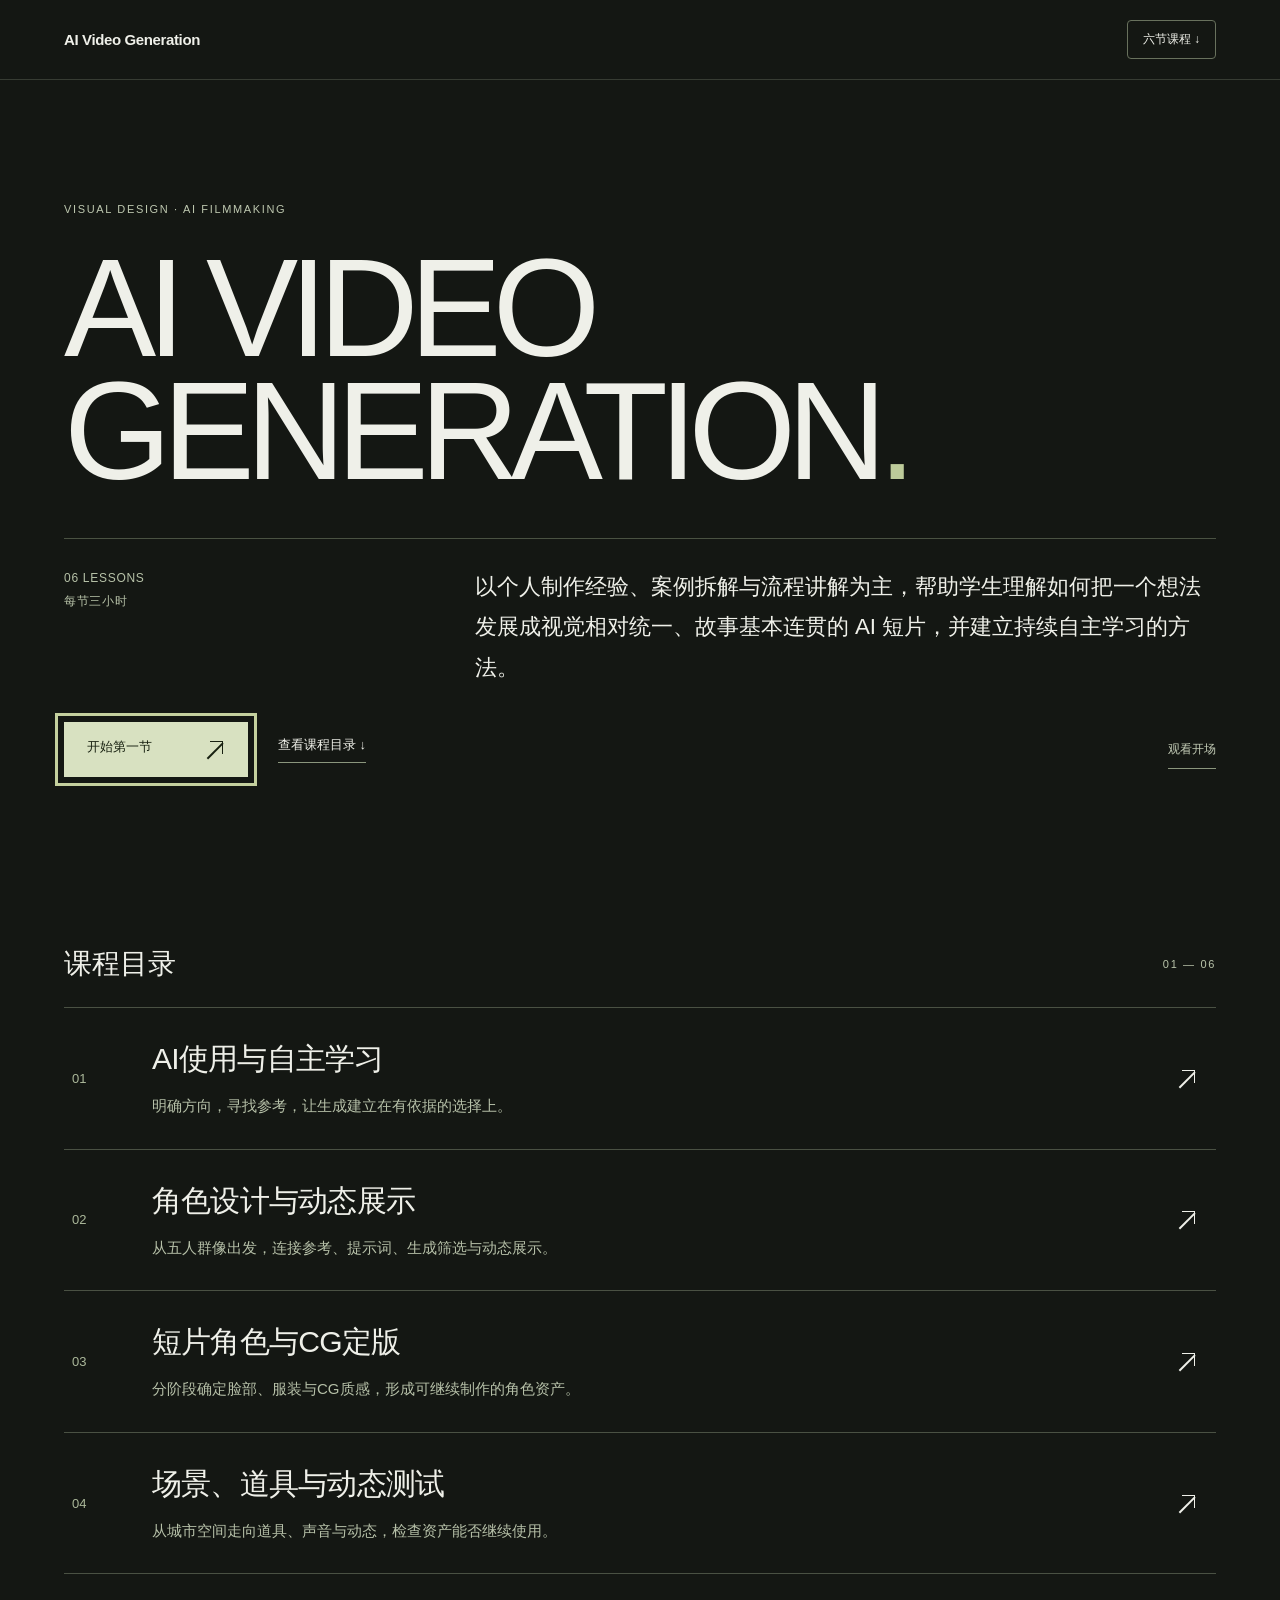
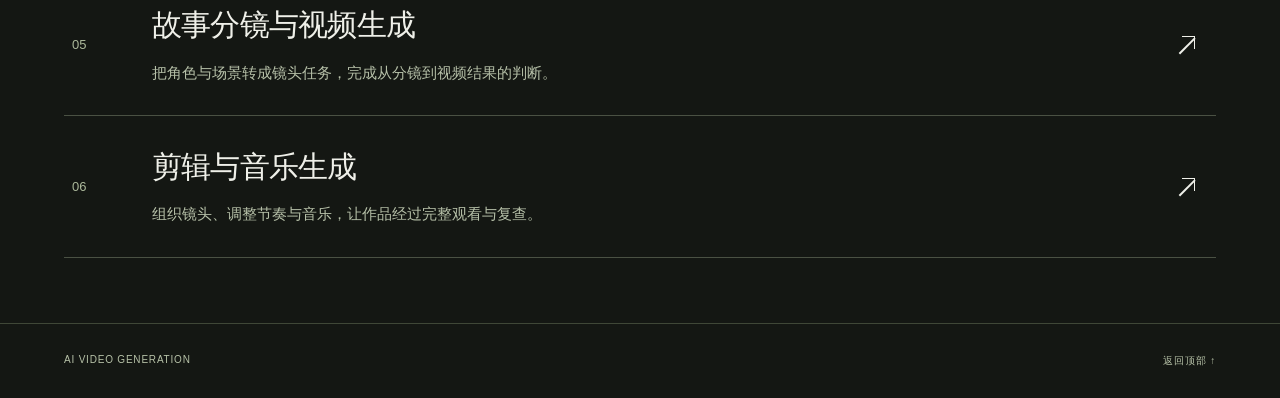
==== index.html @ 40744e4e "Publish student classroom pages" ====
<!doctype html><html lang="zh-CN"><head><meta charset="utf-8"><meta name="viewport" content="width=device-width,initial-scale=1"><title>AI Video Generation · 六节课堂</title><meta name="description" content="AI Video Generation课程，现场流程演示与案例讲解。"><link rel="stylesheet" href="v6.css"><script src="v6.js" defer></script><meta name="course-build" content="V6-20261010"><link rel="stylesheet" href="classroom.css?v=paging-20261010"><link rel="stylesheet" href="home-classroom.css?v=paging-20261010"><script src="home-classroom.js" defer></script></head><body class="index-page home-v6"><a class="skip" href="#main">跳到正文</a><header class="topbar"><a class="logo" href="index.html">AI Video Generation</a><a class="header-index" href="#directory">六节课程 ↓</a></header><main id="main"><section class="home-introduction home-original-cover" data-home-cover><div class="home-eyebrow">VISUAL DESIGN · AI FILMMAKING</div><h1>AI VIDEO<br>GENERATION<span class="title-dot">.</span></h1><div class="home-summary"><span class="course-count">06 LESSONS<br>每节三小时</span><p>以个人制作经验、案例拆解与流程讲解为主，帮助学生理解如何把一个想法发展成视觉相对统一、故事基本连贯的 AI 短片，并建立持续自主学习的方法。</p></div><div class="home-actions"><a class="primary-action" href="lesson-01.html#overview">开始第一节 <span class="drawn-arrow" aria-hidden="true"></span></a><a href="#directory">查看课程目录 ↓</a><button type="button" class="replay-opening" data-home-opening-replay hidden>观看开场</button></div>
  <dialog class="opening-dialog course-opening" aria-label="AI Video Generation 开场" data-home-opening>
    <button type="button" class="opening-skip" data-opening-skip>跳过开场 →</button>
    <div class="opening-stage" aria-hidden="true">
      <svg class="opening-wait" viewbox="0 0 88 140" data-opening-wait>
        <g data-wait-bounce><circle cx="44" cy="30" r="25" fill="#0C0B0B" data-wait-ball></circle></g>
        <line x1="5" y1="134" x2="83" y2="134" stroke="#0C0B0B" stroke-width="6" stroke-linecap="round" data-wait-line></line>
      </svg>
      <svg class="opening-art" viewbox="0 0 2086 1080" preserveaspectratio="xMidYMid slice" data-opening-art>
        <defs>
          <clippath id="course-opening-mask-0" clippathunits="userSpaceOnUse"><circle data-opening-mask="0"></circle></clippath>
          <clippath id="course-opening-mask-1" clippathunits="userSpaceOnUse"><circle data-opening-mask="1"></circle></clippath>
          <clippath id="course-opening-mask-2" clippathunits="userSpaceOnUse"><circle data-opening-mask="2"></circle></clippath>
        </defs>
        <rect width="100%" height="100%" fill="#FDFCFA"></rect>
        <circle fill="#0C0B0B" data-opening-disc="0"></circle>
        <text fill="#0C0B0B" data-opening-text="0">IMAGINE</text>
        <g clip-path="url(#course-opening-mask-0)"><text fill="#FDFCFA" data-opening-text="0">IMAGINE</text></g>
        <circle fill="#FDFCFA" data-opening-disc="1"></circle>
        <text fill="#FDFCFA" data-opening-text="1">CREATE</text>
        <g clip-path="url(#course-opening-mask-1)"><text fill="#0C0B0B" data-opening-text="1">CREATE</text></g>
        <text fill="#0C0B0B" data-opening-text="2">MOVE</text>
        <circle fill="#0C0B0B" data-opening-disc="2"></circle>
        <g clip-path="url(#course-opening-mask-2)"><text fill="#FDFCFA" data-opening-text="2">MOVE</text></g>
      </svg>
    </div>
  </dialog>
</section>


<section id="directory" class="directory-section"><div class="directory-heading"><h2>课程目录</h2><span>01 — 06</span></div><nav class="chapter-rail" aria-label="六节课程"><a class="chapter-card" href="lesson-01.html#overview"><span class="card-number">01</span><div class="card-title"><h2>AI使用与自主学习</h2><span class="lesson-summary">明确方向，寻找参考，让生成建立在有依据的选择上。</span></div><span class="card-arrow drawn-arrow" aria-hidden="true"></span></a><a class="chapter-card" href="lesson-02.html#overview"><span class="card-number">02</span><div class="card-title"><h2>角色设计与动态展示</h2><span class="lesson-summary">从五人群像出发，连接参考、提示词、生成筛选与动态展示。</span></div><span class="card-arrow drawn-arrow" aria-hidden="true"></span></a><a class="chapter-card" href="lesson-03.html#overview"><span class="card-number">03</span><div class="card-title"><h2>短片角色与CG定版</h2><span class="lesson-summary">分阶段确定脸部、服装与CG质感，形成可继续制作的角色资产。</span></div><span class="card-arrow drawn-arrow" aria-hidden="true"></span></a><a class="chapter-card" href="lesson-04.html#overview"><span class="card-number">04</span><div class="card-title"><h2>场景、道具与动态测试</h2><span class="lesson-summary">从城市空间走向道具、声音与动态，检查资产能否继续使用。</span></div><span class="card-arrow drawn-arrow" aria-hidden="true"></span></a><a class="chapter-card" href="lesson-05.html#overview"><span class="card-number">05</span><div class="card-title"><h2>故事分镜与视频生成</h2><span class="lesson-summary">把角色与场景转成镜头任务，完成从分镜到视频结果的判断。</span></div><span class="card-arrow drawn-arrow" aria-hidden="true"></span></a><a class="chapter-card" href="lesson-06.html#overview"><span class="card-number">06</span><div class="card-title"><h2>剪辑与音乐生成</h2><span class="lesson-summary">组织镜头、调整节奏与音乐，让作品经过完整观看与复查。</span></div><span class="card-arrow drawn-arrow" aria-hidden="true"></span></a></nav></section></main><footer class="lesson-footer"><span>AI VIDEO GENERATION</span><a href="#main">返回顶部 ↑</a></footer></body></html>
---- v6.css ----
:root{--ink:#20241f;--paper:#eeeee7;--muted:#656c61;--line:#c9cec3;--accent:#c4d09e}*{box-sizing:border-box}html{scroll-behavior:smooth;scroll-padding-top:100px}body{margin:0;font-family:Arial,'PingFang SC','Microsoft YaHei',sans-serif;color:var(--ink);background:var(--paper);-webkit-font-smoothing:antialiased}a{color:inherit;text-decoration:none}button{font:inherit;cursor:pointer}a:focus-visible,button:focus-visible,summary:focus-visible{outline:3px solid #89945e;outline-offset:5px}img,video{max-width:100%}button[hidden],[hidden]{display:none!important}::selection{background:#c4d09e;color:#152015}.skip{position:fixed;left:20px;top:-100px;z-index:100;background:var(--accent);color:#111;padding:15px}.skip:focus{top:12px}.topbar{position:sticky;top:0;z-index:30;height:80px;display:flex;align-items:center;gap:18px;padding:0 5vw;border-bottom:1px solid var(--line);background:var(--paper)}.logo{font-size:15px;font-weight:bold;letter-spacing:-.025em;white-space:nowrap}.top-note{font-size:11px;letter-spacing:.1em;color:var(--muted);margin-left:auto}.pill,.header-index{display:inline-flex;align-items:center;gap:10px;border:1px solid var(--line);border-radius:4px;padding:10px 15px;background:transparent;color:inherit;font-size:12px}.home-link{margin-left:auto}.menu-open{border-color:var(--ink)}.index-page{background:#141713;color:#eff0e9}.index-page .topbar{background:#141713;border-color:#373c33;color:#eff0e9}.header-index{margin-left:auto;border-color:#68715d}.home-introduction{padding:65px 5vw 60px;max-width:1680px;margin:auto}.home-eyebrow{font-size:11px;letter-spacing:.15em;color:#bec8b0;margin-bottom:32px}.home-introduction h1{font-size:clamp(58px,10.8vw,184px);font-weight:400;line-height:.89;letter-spacing:-.065em;margin:0 0 45px;overflow-wrap:normal}.title-dot{color:#bdcb9a}.home-summary{display:grid;grid-template-columns:1fr 2fr;gap:40px;border-top:1px solid #4a5242;padding-top:28px;align-items:start}.course-count{font-size:12px;line-height:1.9;color:#b7c2a8;letter-spacing:.06em}.home-summary p{font-size:clamp(18px,1.75vw,28px);line-height:1.8;max-width:930px;margin:0}.home-actions{display:flex;gap:30px;align-items:center;flex-wrap:wrap;margin-top:34px;font-size:13px}.home-actions>a:not(.primary-action){border-bottom:1px solid #8b967d;padding-bottom:8px}.primary-action{background:#d8e1c1;color:#182111;padding:16px 23px;display:flex;gap:50px}.replay-opening{margin-left:auto;border:0;border-bottom:1px solid #8b967d;color:#c4cdb7;background:none;font-size:12px;padding:10px 0}.directory-section{padding:45px 5vw 65px;max-width:1680px;margin:auto}.directory-heading{display:flex;justify-content:space-between;align-items:center;margin-bottom:24px}.directory-heading h2{font-weight:400;font-size:28px;margin:0}.directory-heading>span{font-size:11px;letter-spacing:.15em;color:#b9c4aa}.chapter-rail{display:block;width:100%;min-width:0;overflow:visible}.chapter-card{display:grid;grid-template-columns:55px minmax(0,1fr) 34px;gap:25px;align-items:center;border-top:1px solid #4a5143;padding:30px 8px;transition:background .2s}.chapter-card:last-child{border-bottom:1px solid #4a5143}.chapter-card:hover,.chapter-card:focus-visible{background:#ffffff08}.card-number{font-size:13px;color:#acb99b}.card-title p{font-size:10px;letter-spacing:.13em;color:#a8b898;margin:0 0 10px}.card-title h2{font-size:clamp(23px,2.35vw,37px);line-height:1.4;font-weight:400;margin:0;letter-spacing:-.025em;overflow-wrap:anywhere}.card-arrow{font-size:27px;font-weight:400}.directory-dialog{position:fixed;inset:0;margin:0;width:100%;max-width:none;height:100svh;max-height:none;border:0;padding:0;background:#141713;color:#eff0e9;overflow:auto;overscroll-behavior:contain}.directory-dialog::backdrop{background:#141713}.directory-dialog .topbar{position:sticky;background:#141713;border-color:#4a5143;color:#eff0e9}.directory-dialog .menu-close{margin-left:auto;color:inherit;border-color:#7c876e}.dialog-title{font-size:36px;padding:40px 6vw 20px}.directory-dialog .chapter-rail{padding:0 6vw 50px}.canonical-hero{max-width:1380px;margin:auto;padding:55px 6vw 55px;position:relative}.hero-kicker{display:flex;justify-content:space-between;gap:20px;font-size:11px;color:var(--muted);letter-spacing:.08em;margin-bottom:45px}.canonical-hero h1{font-size:clamp(38px,4.7vw,77px);font-weight:400;letter-spacing:-.035em;line-height:1.25;margin:0 0 30px;max-width:1200px}.canonical-goal{font-size:clamp(19px,1.65vw,27px);line-height:1.85;max-width:1050px;color:#545c4e}.canonical-goal strong{font-weight:400;color:var(--ink)}.hero-next{display:inline-block;margin-top:28px;font-size:13px;border-bottom:1px solid var(--ink);padding-bottom:8px}.lesson-outline{border-top:1px solid var(--line);border-bottom:1px solid var(--line);margin:0 auto 25px;max-width:1210px;padding:0 25px}.lesson-outline summary{list-style:none;display:flex;justify-content:space-between;gap:25px;padding:22px 0;cursor:pointer;font-size:16px}.lesson-outline summary::-webkit-details-marker{display:none}.lesson-outline summary span{font-size:11px;color:var(--muted)}.lesson-outline nav{display:grid;grid-template-columns:1fr 1fr;gap:0 40px;padding-bottom:25px}.lesson-outline nav a{display:flex;gap:18px;padding:14px 0;font-size:15px;line-height:1.6;border-top:1px solid var(--line)}.lesson-outline nav a span{color:var(--muted);font-size:12px;padding-top:2px}.canonical-scene{min-height:calc(78svh - 80px);display:flex;flex-direction:column;justify-content:center;max-width:1380px;margin:auto;padding:0 6vw}.scene-inner{padding:65px 0;min-width:0}.source-statement{font-size:clamp(29px,3.7vw,57px);font-weight:400;line-height:1.55;letter-spacing:-.03em;max-width:1190px;margin:0}.source-headline{font-size:clamp(35px,4vw,64px);font-weight:400;line-height:1.35;letter-spacing:-.025em;margin:0;max-width:1120px}.source-explanation{font-size:clamp(21px,1.95vw,30px);line-height:1.9;color:#535c4c;max-width:1110px;margin:28px 0 0}.source-explanation strong,.source-statement strong{font-weight:500}.canonical-scene:has(.divider){min-height:0;border-top:1px solid var(--line);margin-top:35px}.divider{padding-top:50px;padding-bottom:15px}.section-title{font-size:clamp(32px,3.9vw,61px);font-weight:400;line-height:1.4;letter-spacing:-.025em;margin:0;max-width:1200px}.canonical-scene:has(.divider)+.canonical-scene .scene-inner{padding-top:30px}.resources-scene h2{font-size:38px;font-weight:400;margin:0 0 30px}.canonical-links>div{font-size:20px;line-height:1.8;padding:20px 0;border-top:1px solid var(--line);overflow-wrap:anywhere}.canonical-links a{text-decoration:underline;text-underline-offset:5px}.sequence-heading{font-size:clamp(27px,3vw,45px);margin-bottom:28px}.sequence-panel{display:grid;grid-template-columns:55px 1fr;gap:20px;padding:25px 0;border-top:1px solid var(--line)}.sequence-number{font-size:14px;color:var(--muted);padding-top:10px}.sequence-panel>div{font-size:clamp(25px,2.9vw,45px);line-height:1.65;max-width:1100px}.sequence-ready .sequence-panel{display:none;min-height:250px;border-top:0;align-items:center}.sequence-ready .sequence-panel.active{display:grid}.sequence-buttons{display:flex;gap:12px;flex-wrap:wrap;margin-top:25px}.sequence-buttons button{width:48px;height:44px;border:1px solid #919c86;border-radius:4px;background:transparent;color:var(--ink);font-size:13px}.sequence-buttons button[aria-pressed=true]{background:#20281b;color:#f1f4e9;border-color:#20281b}.case-scroll{background:#e4e7db;border-top:1px solid #c7ccbd;border-bottom:1px solid #c7ccbd;margin:35px 0}.case-pin{position:static;height:auto;min-height:0}.case-canvas{width:100%;max-width:1380px;margin:auto;padding:40px 6vw 28px;clip-path:none!important}.case-heading{font-size:clamp(23px,2.2vw,34px);line-height:1.5;margin-bottom:24px}.case-media-content{opacity:1!important;min-width:0}.case-media-content>video{width:100%;height:auto;max-height:62svh;background:#111;display:block;object-fit:contain}.media-gallery{max-width:1140px;margin:auto}.gallery-panel{margin:0 0 25px}.gallery-panel img{display:block;width:100%;height:50svh;min-height:280px;object-fit:contain;background:#161916}.gallery-panel figcaption{text-align:center;font-size:16px;padding-top:13px}.gallery-ready .gallery-panel{display:none;margin-bottom:0}.gallery-ready .gallery-panel.active{display:block}.gallery-controls{display:flex;justify-content:center;gap:12px;flex-wrap:wrap;margin-top:20px}.gallery-controls button{border:1px solid #8b967e;border-radius:4px;background:none;color:var(--ink);padding:10px 20px;font-size:13px}.gallery-controls button[aria-pressed=true]{background:#20281b;color:#f1f4e9;border-color:#20281b}.case-caption{font-size:clamp(18px,1.7vw,26px);line-height:1.85;max-width:1090px;margin:22px auto 0;color:#48533d}.scene-nav{display:flex;justify-content:space-between;align-items:center;gap:20px;font-size:11px;padding:24px 0 0;color:#4f5b44}.scene-nav>span{font-size:10px}.scene-nav a{padding:7px 0;border-bottom:1px solid #879479}.case-position,.shared-dot,.scene-line,.scene-meta,.chapter-shape,.hero-geometry{display:none}.case-placeholder{max-width:1210px;margin:20px auto 30px;padding:0 25px}.case-placeholder .case-canvas{display:grid;grid-template-columns:135px 1fr;gap:15px;padding:22px;border:1px dashed #a8b29c;background:#e6e9dd;color:#5a654e}.case-placeholder .case-heading{font-size:12px;line-height:1.8;margin:0}.case-placeholder .case-caption{font-size:16px;line-height:1.8;margin:0;color:#5a654e}.case-placeholder .case-media-content,.case-placeholder .scene-nav{display:none}.chapter-pagination{display:grid;grid-template-columns:1fr 1fr;max-width:1380px;margin:60px auto 0;border-top:1px solid var(--line)}.chapter-pagination a{padding:40px 6vw;display:flex;flex-direction:column;gap:20px}.chapter-pagination a+a{border-left:1px solid var(--line)}.chapter-pagination span{font-size:12px;color:var(--muted)}.chapter-pagination strong{font-size:clamp(24px,2.6vw,38px);font-weight:400;line-height:1.45}.lesson-footer{display:flex;justify-content:space-between;gap:20px;padding:30px 5vw;font-size:10px;letter-spacing:.08em;border-top:1px solid var(--line)}.index-page .lesson-footer{border-color:#3f4737;color:#b7c2a8}.reading-progress{position:fixed;top:0;left:0;height:2px;background:#7e8a62;width:0;z-index:50;pointer-events:none}@media(max-width:800px){.topbar{height:70px;padding:0 5vw;gap:10px}.top-note{display:none}.home-link{font-size:10px}.menu-open{font-size:10px}.home-introduction{padding-top:50px}.home-summary{grid-template-columns:1fr;gap:20px}.course-count br{display:none}.course-count{display:flex;gap:20px}.home-actions{gap:23px}.replay-opening{margin-left:0}.chapter-card{grid-template-columns:35px minmax(0,1fr) 25px;gap:15px;padding:27px 0}.canonical-scene{min-height:0}.source-statement{font-size:34px}.source-headline{font-size:40px}.source-explanation{font-size:23px}.canonical-hero h1{font-size:44px}.lesson-outline{margin-left:5vw;margin-right:5vw;padding:0}.lesson-outline nav{grid-template-columns:1fr}.sequence-panel>div{font-size:31px}.case-placeholder{margin-left:5vw;margin-right:5vw;padding:0}.gallery-panel img{height:48svh}.directory-dialog .chapter-rail{padding:0 5vw 40px}}@media(max-width:500px){html{scroll-padding-top:85px}.logo{font-size:12px}.header-index{font-size:10px;padding:9px 12px}.home-introduction{padding-top:40px;padding-bottom:45px}.home-eyebrow{font-size:8px;margin-bottom:27px}.home-introduction h1{font-size:clamp(43px,10.5vw,58px);line-height:.98;margin-bottom:33px}.home-summary p{font-size:18px;line-height:1.85}.home-actions{font-size:12px;gap:25px 20px}.primary-action{padding:15px 20px;gap:35px}.directory-section{padding-top:30px}.directory-heading h2{font-size:23px}.card-title h2{font-size:21px}.card-title p{font-size:8px;line-height:1.6;letter-spacing:.09em}.card-number{font-size:11px}.card-arrow{font-size:22px}.canonical-hero{padding-top:35px;padding-bottom:35px}.hero-kicker{font-size:9px;line-height:1.7;margin-bottom:30px;flex-wrap:wrap}.canonical-hero h1{font-size:34px;line-height:1.35}.canonical-goal{font-size:18px}.home-link{display:none}.menu-open{margin-left:auto}.scene-inner{padding:42px 0}.source-statement{font-size:28px;line-height:1.65}.source-headline{font-size:32px;line-height:1.4}.source-explanation{font-size:20px;line-height:1.85}.section-title{font-size:30px}.divider{padding-top:35px;padding-bottom:10px}.sequence-panel{grid-template-columns:25px 1fr;gap:13px}.sequence-panel>div{font-size:26px}.sequence-number{font-size:11px}.sequence-ready .sequence-panel{min-height:290px}.resources-scene h2{font-size:30px}.canonical-links>div{font-size:18px}.case-canvas{padding:30px 5vw 25px}.case-heading{font-size:23px}.case-caption{font-size:18px}.gallery-panel img{height:45svh;min-height:230px}.gallery-controls{gap:8px}.gallery-controls button{font-size:11px;padding:9px 13px}.case-placeholder .case-canvas{grid-template-columns:1fr;gap:8px;padding:18px}.case-placeholder .case-caption{font-size:15px}.chapter-pagination a{padding:30px 5vw}.chapter-pagination strong{font-size:21px}.lesson-footer{font-size:8px;line-height:1.6}.dialog-title{font-size:28px}.scene-nav{font-size:10px}}@media(prefers-reduced-motion:reduce){html{scroll-behavior:auto}*{transition:none!important;animation:none!important}}

.opening-dialog{position:fixed;inset:0;width:100vw;max-width:none;height:100svh;max-height:none;margin:0;padding:0;border:0;overflow:hidden;background:#f3f3ef;color:#111}.opening-dialog::backdrop{background:#f3f3ef}.opening-stage{position:absolute;inset:0;overflow:hidden;background:#f3f3ef}.opening-skip{position:absolute;right:30px;top:26px;z-index:10;border:1px solid currentColor;border-radius:40px;padding:12px 18px;background:transparent;color:#fff;mix-blend-mode:difference;font-size:12px;cursor:pointer}.opening-ball{position:absolute;left:calc(50% - 8px);top:calc(50% - 8px);height:16px;width:16px;border-radius:50%;background:#111;animation:opening-bounce .5s cubic-bezier(.25,.1,.4,1) infinite alternate}.opening-baseline{position:absolute;left:calc(50% - 18px);top:calc(50% + 34px);height:1px;width:36px;background:#111}.opening-circle{display:none;position:absolute;left:50%;top:50%;width:16px;height:16px;background:#111;border-radius:50%;transform:translate(-50%,-50%);z-index:1}.opening-word{position:absolute;left:0;right:0;top:50%;transform:translateY(100vh);text-align:center;color:white;mix-blend-mode:difference;font-family:Arial,sans-serif;font-size:clamp(75px,16vw,250px);font-weight:400;line-height:1;letter-spacing:-.06em;z-index:2}.opening-dialog[data-phase="1"] .opening-stage,.opening-dialog[data-phase="3"] .opening-stage{background:#f3f3ef}.opening-dialog[data-phase="2"] .opening-stage{background:#111}.opening-dialog[data-phase] .opening-ball,.opening-dialog[data-phase] .opening-baseline{display:none}.opening-dialog[data-phase] .opening-circle{display:block}.opening-dialog[data-phase="2"] .opening-circle{background:#f3f3ef}.opening-dialog .opening-circle.play{animation:opening-expand .92s cubic-bezier(.38,0,.35,1) both}.opening-dialog .opening-word.play{animation:opening-word-rise .92s cubic-bezier(.2,.65,.3,1) both}@keyframes opening-bounce{from{transform:translateY(-24px) scale(.9,1.05)}to{transform:translateY(28px) scale(1.1,.9)}}@keyframes opening-expand{0%{width:16px;height:16px}80%,100%{width:240vmax;height:240vmax}}@keyframes opening-word-rise{0%{transform:translateY(70vh)}35%,72%{transform:translateY(-50%)}100%{transform:translateY(-125vh)}}
@media(prefers-reduced-motion:reduce){.opening-dialog{display:none!important}}

.drawn-arrow{position:relative;display:inline-block;width:23px;height:23px;flex-shrink:0;color:currentColor}.drawn-arrow:before{content:"";position:absolute;right:2px;top:3px;width:12px;height:12px;border-top:1.5px solid;border-right:1.5px solid}.drawn-arrow:after{content:"";position:absolute;left:2px;top:12px;width:22px;height:1.5px;background:currentColor;transform:rotate(-45deg);transform-origin:center}
---- classroom.css ----
/* Classroom edition: editorial rhythm, stable teaching stops. */
:root{--paper:#f0f0e9;--ink:#20251f;--muted:#60695b;--accent:#bdcb98;--line:#c9cebf}
body{font-family:Arial,'PingFang SC','Microsoft YaHei',sans-serif}
body.deck-ready{--deck-top:110px;--deck-bottom:76px}.deck-ready .topbar{height:64px}.deck-ready .deck-outline{top:64px}.deck-ready .deck-outline summary{height:46px}.deck-ready .deck-controls{justify-content:center;gap:34px;padding-right:170px}.deck-controls button{font-size:14px;min-width:110px;border-color:#7c8672}.deck-counter{min-width:86px;text-align:center}.deck-ready .deck-content{justify-content:center}.deck-ready .canonical-scene{padding:26px 6vw}.deck-ready .canonical-hero{padding:38px 6vw}.deck-ready .canonical-hero h1{font-size:clamp(38px,4.5vw,76px);line-height:1.15;max-width:18ch}.deck-ready .canonical-goal{font-size:clamp(20px,1.9vw,30px);line-height:1.55;max-width:38em}.hero-kicker{font-size:12px;letter-spacing:.08em}.slide-kicker{display:flex;align-items:center;gap:15px;margin:0 0 25px;color:var(--muted);font-size:12px;letter-spacing:.09em}.slide-kicker:before{content:'';width:28px;height:2px;background:#6f8054}.slide-title{font-size:clamp(30px,3.6vw,58px);line-height:1.23;letter-spacing:-.035em;font-weight:500;max-width:25ch;margin:0 0 28px}.slide-lead{font-size:clamp(24px,2.5vw,40px);line-height:1.45;max-width:27em;margin:0 0 30px}.teaching-points{list-style:none;padding:0;margin:0;max-width:850px}.teaching-points li{font-size:clamp(20px,1.7vw,28px);line-height:1.65;padding:12px 0 12px 24px;border-top:1px solid var(--line);position:relative}.teaching-points li:before{content:'';width:6px;height:6px;border-radius:50%;background:#75835c;position:absolute;left:0;top:29px}.slide-footer{display:flex;justify-content:space-between;gap:20px;align-items:baseline;margin-top:30px;padding-top:15px;border-top:1px solid var(--line);font-size:13px;color:var(--muted)}.slide-footer .question{font-size:17px;color:var(--ink);max-width:72ch}.source-link{font-size:11px;white-space:nowrap;text-decoration:underline;text-underline-offset:4px}.process-flow{display:grid;grid-template-columns:repeat(var(--steps,3),minmax(0,1fr));gap:25px;margin:15px 0 20px;counter-reset:step}.process-step{position:relative;border-top:2px solid #8b9778;padding:20px 0;counter-increment:step}.process-step:before{content:counter(step,decimal-leading-zero);font-size:13px;letter-spacing:.12em;color:#62704e}.process-step h3{font-size:clamp(23px,2.2vw,34px);line-height:1.3;font-weight:500;margin:24px 0 15px}.process-step p{font-size:clamp(18px,1.45vw,23px);line-height:1.65;margin:0;color:#515b49}.comparison{display:grid;grid-template-columns:1fr 1fr;margin:10px 0 20px}.comparison>section{padding:12px 35px 18px 0}.comparison>section+section{border-left:1px solid #aeb79e;padding-left:35px}.comparison h3{font-size:clamp(26px,2.5vw,40px);font-weight:500;margin:0 0 18px}.comparison p{font-size:clamp(20px,1.8vw,28px);line-height:1.65;margin:0}.media-layout{display:grid;grid-template-columns:minmax(0,1.7fr) minmax(250px,1fr);gap:38px;align-items:center}.media-layout .slide-title{font-size:clamp(26px,2.7vw,44px)}.media-layout .teaching-points li{font-size:clamp(18px,1.45vw,25px);padding-top:10px;padding-bottom:10px}.media-layout .teaching-points li:before{top:24px}.media-stage{min-width:0;background:#1c211b;position:relative;display:grid;place-items:center;overflow:hidden;border-radius:2px}.media-stage img,.media-stage video{display:block;width:100%;max-height:calc(100dvh - 300px);object-fit:contain}.media-stage img{height:100%;min-height:200px}.media-stage video{min-height:160px}.media-caption{font-size:12px;line-height:1.6;color:var(--muted);margin:10px 0 0}.media-label{display:inline-block;font-size:11px;border:1px solid #899779;padding:5px 8px;margin:0 0 15px}.media-thumbs{display:flex;flex-wrap:wrap;gap:8px;margin-top:14px}.media-thumbs button{padding:0;border:2px solid transparent;background:none;border-radius:2px;width:55px;height:55px}.media-thumbs img{width:100%;height:100%;object-fit:cover}.media-thumbs button[aria-pressed=true]{border-color:#536942}.media-thumbs button:focus-visible{outline:3px solid #748858}.classroom-question{border-left:4px solid #819366;padding:5px 0 5px 25px;font-size:clamp(22px,2.2vw,36px);line-height:1.5;max-width:34em;margin:24px 0}.exercise-layout{display:grid;grid-template-columns:1.3fr 1fr;gap:55px;align-items:start}.exercise-layout aside{border-top:2px solid #83936b;padding-top:20px}.exercise-layout aside h3{font-size:14px;font-weight:400;letter-spacing:.06em;margin:0 0 20px}.exercise-layout aside p{font-size:22px;line-height:1.65}.source-disclosure{margin-top:18px;font-size:12px;color:var(--muted)}.source-disclosure summary{cursor:pointer}.source-disclosure p{max-width:80ch;line-height:1.7}.teaching-control{border:1px solid var(--line);background:transparent;color:var(--ink);border-radius:4px;padding:8px 11px;font-size:12px}.blackout{position:fixed;inset:0;z-index:100;background:#161914;color:#c6cebc;display:grid;place-items:center}.blackout[hidden]{display:none}.blackout button{border:1px solid #59624f;background:transparent;color:#c6cebc;padding:14px 24px;border-radius:4px}.chapter-pagination .next-title{font-size:clamp(28px,3vw,48px)}.classroom-hint{font-size:11px;color:var(--muted);margin-left:auto}.home-v6 .home-introduction{padding-bottom:65px}.chapter-card .lesson-summary{display:block;font-size:15px;line-height:1.7;margin-top:13px;max-width:50em;color:#6c775f}.index-page .chapter-card .lesson-summary{color:#b6c0a8}.directory-heading p{font-size:14px;color:#afbba0}
@media(min-width:1600px){.deck-ready .canonical-scene,.deck-ready .canonical-hero{padding-left:8vw;padding-right:8vw}.media-layout{gap:60px}.slide-title{margin-bottom:40px}.process-step{padding-top:30px}}
@media(max-width:900px){.media-layout{grid-template-columns:1fr;gap:20px}.media-stage img,.media-stage video{max-height:42vh}.media-layout .slide-title{margin-bottom:15px}.process-flow{gap:20px}.process-step h3{font-size:24px}.process-step p{font-size:18px}.deck-ready .deck-controls{padding-right:160px;gap:18px}.classroom-hint{display:none}.slide-title{max-width:none}.slide-footer{margin-top:20px}.exercise-layout{gap:25px}.deck-ready .deck-content{justify-content:flex-start}.deck-ready .canonical-scene{padding-top:28px;padding-bottom:35px}}
@media(max-width:600px){body.deck-ready{--deck-top:104px;--deck-bottom:76px}.deck-ready .topbar{height:60px;gap:8px}.deck-ready .deck-outline{top:60px}.deck-ready .deck-outline summary{height:44px}.deck-ready .canonical-hero h1{font-size:34px}.deck-ready .deck-controls{padding:10px 14px;justify-content:flex-start;gap:10px}.deck-controls button{min-width:74px;padding:10px;font-size:12px}.deck-counter{min-width:64px}.comparison{grid-template-columns:1fr}.comparison>section{padding:15px 0}.comparison>section+section{padding:20px 0;border-left:0;border-top:1px solid var(--line)}.process-flow{grid-template-columns:1fr}.process-step{padding:12px 0}.process-step h3{margin:8px 0;font-size:24px}.slide-title{font-size:29px}.slide-lead{font-size:25px}.teaching-points li{font-size:20px}.exercise-layout{grid-template-columns:1fr}.slide-footer{display:block}.source-link{display:inline-block;margin-top:12px}.classroom-question{font-size:24px}.teaching-control{padding:7px;font-size:10px}.media-thumbs button{width:43px;height:43px}.deck-ready .canonical-scene{padding:25px 6vw}.slide-kicker{font-size:10px;line-height:1.6}.home-v6 .home-introduction{padding-bottom:40px}}
@media(prefers-reduced-motion:reduce){*{scroll-behavior:auto!important;animation:none!important;transition:none!important}}
.classroom-media-panel{margin:0}.media-claim{font-size:clamp(20px,1.7vw,27px);line-height:1.55;margin:0 0 20px}.hero-deliverable{margin-top:25px;border-top:1px solid var(--line);padding-top:17px;max-width:800px}.hero-deliverable>span{font-size:12px;letter-spacing:.06em;color:var(--muted)}.hero-deliverable p{font-size:20px;line-height:1.5;margin:10px 0 0}.classroom-gallery{min-width:0}.deck-ready .canonical-scene.layout-media,.deck-ready .canonical-scene.layout-compare{width:100%}
.comparison.three-way{grid-template-columns:repeat(3,minmax(0,1fr))}.compare-number{display:block;font-size:12px;letter-spacing:.1em;color:var(--muted);margin-bottom:25px}.comparison.three-way p{font-size:clamp(22px,2.1vw,34px);line-height:1.5}.process-step h3:only-child{margin-bottom:0}.media-thumbs button{color:var(--ink);font-size:23px}.classroom-media-panel[hidden]{display:none}
@media(max-width:650px){.comparison.three-way{grid-template-columns:1fr}.comparison.three-way>section+section{border-left:0;border-top:1px solid var(--line);padding-left:0}.compare-number{margin-bottom:10px}}
.media-availability{font-size:13px;line-height:1.6;color:#685f45;background:#e7e5d8;padding:10px 14px;border-left:2px solid #9e967a;max-width:80ch;margin:15px 0}
.lesson-resource-links{display:flex;gap:22px;flex-wrap:wrap;margin-top:24px;font-size:15px}.lesson-resource-links a{border-bottom:1px solid #879675;padding:8px 0}.lesson-resource-links a:hover{color:#516536}
/* Local design review: projection sizing at 1920 × 1080. */
body.deck-ready{--deck-bottom:84px}.slide-title{font-size:clamp(30px,3.2vw,64px)}.slide-lead{font-size:clamp(24px,2.5vw,48px)}.teaching-points li{font-size:clamp(20px,1.67vw,32px)}.media-layout{grid-template-columns:minmax(0,2fr) minmax(250px,1fr)}.media-layout .teaching-points li{font-size:clamp(18px,1.5vw,30px)}.media-caption{font-size:clamp(13px,1.15vw,22px)}.slide-footer .question{font-size:clamp(17px,1.3vw,24px)}.process-step p{font-size:clamp(18px,1.5vw,28px)}.hero-deliverable p{font-size:clamp(20px,1.5vw,28px)}a:focus-visible,button:focus-visible,summary:focus-visible{outline:3px solid #536942;outline-offset:5px}.media-stage video{max-height:calc(100dvh - 310px)}
@media(max-width:900px){.media-layout{grid-template-columns:1fr}.media-stage img,.media-stage video{max-height:42vh}}
@media(max-width:600px){body.deck-ready{--deck-bottom:76px}.slide-title{font-size:29px}}
.lesson-page .home-link{display:none}.lesson-page .menu-open{margin-left:auto}.deck-controls button{min-height:48px}.deck-counter{font-size:clamp(12px,1.1vw,22px)}.deck-controls button{font-size:clamp(14px,1.2vw,24px)}
@media(min-width:1600px){.deck-controls button{min-height:56px;min-width:146px}.slide-kicker{font-size:16px}.source-link{font-size:15px}}
.comparison-stage{display:grid;grid-template-columns:1fr 1fr;gap:12px}.comparison-stage>div{min-width:0}.comparison-stage img{display:block;width:100%;height:calc(100dvh - 380px);min-height:230px;max-height:560px;object-fit:contain;background:#e3e4db}.comparison-stage span{display:block;font-size:12px;line-height:1.5;margin-top:9px}.media-thumbs button:first-child{font-size:12px}
.media-stage img[role=button],.comparison-stage img[role=button]{cursor:zoom-in}.classroom-image-dialog{width:min(96vw,1800px);height:94dvh;max-width:96vw;max-height:94dvh;background:#171c16;color:#edf0e7;border:1px solid #424d38;padding:55px 20px 40px}.classroom-image-dialog::backdrop{background:#111c}.classroom-image-dialog>button{position:absolute;top:12px;right:18px;border:1px solid #7a8870;background:transparent;color:#edf0e7;padding:8px 16px;border-radius:4px}.classroom-image-dialog>img{width:100%;height:100%;object-fit:contain}.classroom-image-dialog>p{position:absolute;bottom:10px;left:20px;right:20px;text-align:center;font-size:13px;margin:0}.media-failure{font-size:15px;padding:15px;color:#f3e6bc;background:#332e21}
/* Keep teacher navigation above the platform badge on narrow screens. */
@media(max-width:600px){body.deck-ready{--deck-bottom:126px}.deck-ready .deck-controls{align-items:flex-start;padding-top:12px;padding-bottom:62px}}
/* Dark viewing and chapter pauses; light pages remain for methods and comparison. */
.deck-page{background:var(--paper);color:var(--ink)}
.deck-page[data-tone=dark],body.deck-ready[data-tone=dark]{--paper:#171c18;--ink:#edf0e7;--muted:#b3bdab;--line:#485143;--accent:#bdcb98}
body.deck-ready[data-tone=dark]{background:var(--paper);color:var(--ink)}
body.deck-ready[data-tone=dark] .topbar,body.deck-ready[data-tone=dark] .deck-outline,body.deck-ready[data-tone=dark] .deck-controls{background:var(--paper);color:var(--ink);border-color:var(--line)}
body.deck-ready[data-tone=dark] :is(.pill,.deck-controls button,.teaching-control){color:var(--ink);background:transparent;border-color:#7e8e72}
.deck-page[data-tone=dark] :is(.process-step p,.exercise-layout aside,.hero-kicker,.canonical-goal,.hero-deliverable,.media-caption,.slide-footer,.slide-kicker){color:var(--muted)}
.deck-page[data-tone=dark] .comparison-stage img{background:#252e25}.deck-page[data-tone=dark] .media-stage{background:#101510}
.deck-page[data-tone=dark] .media-label{border-color:#879a77;color:#d1ddc4}
body.deck-ready[data-tone=dark] :focus-visible{outline-color:#c4d09e}
.deck-ready .deck-track{transition:transform .62s cubic-bezier(.22,.75,.2,1)}
.fullscreen-status:not(:empty){position:fixed;z-index:80;bottom:calc(var(--deck-bottom) + 12px);left:20px;max-width:calc(100vw - 40px);padding:12px 18px;border:1px solid var(--line);background:var(--paper);color:var(--ink);font-size:14px}
@media(prefers-reduced-motion:reduce){.deck-ready .deck-track{transition:none!important}}
.deck-page[data-tone=light]{--paper:#f0f0e9;--ink:#20251f;--muted:#60695b;--line:#c9cebf;--accent:#bdcb98}
/* CANALS-informed editorial hierarchy, using platform font fallbacks.
   Reference: public d.css / d.js — 800ms chapter jump, contrasting viewing panels.
   This is discrete classroom navigation, not its continuous horizontal scroll. */
.deck-ready .deck-track{transition:transform .8s cubic-bezier(.76,0,.24,1)}
.deck-page[data-tone=dark],body.deck-ready[data-tone=dark]{--paper:#151716;--ink:#f8efe6;--muted:#bfbcb5;--line:#484b45}
.deck-page[data-tone=light]{--paper:#f8f3eb;--ink:#252522;--muted:#626259;--line:#cecec1}
.deck-ready .canonical-hero h1{font-family:Georgia,'Noto Serif CJK SC','Songti SC',serif;font-weight:400;font-size:clamp(38px,5.7vw,108px);letter-spacing:-.05em;line-height:1.12;max-width:13ch}
.slide-kicker{letter-spacing:.12em}.slide-kicker:before{background:#a83e2b;width:38px}.deck-page[data-tone=dark] .slide-kicker:before{background:#e08467}
.media-layout{grid-template-columns:minmax(0,2.35fr) minmax(260px,1fr);gap:clamp(30px,3.4vw,70px)}
.media-layout .slide-title{font-weight:400;line-height:1.28;letter-spacing:-.035em}
.media-stage{border-radius:0}.media-caption{letter-spacing:.015em}
.process-step:before,.compare-number,.deck-counter{font-family:Georgia,'Times New Roman',serif;font-variant-numeric:tabular-nums}
.deck-page.is-current .media-stage{animation:classroom-frame-in .8s cubic-bezier(.22,.75,.2,1) both}
@keyframes classroom-frame-in{from{opacity:.7;transform:translateY(10px)}to{opacity:1;transform:translateY(0)}}
@media(max-width:900px){.media-layout{grid-template-columns:1fr;gap:24px}.deck-ready .canonical-hero h1{font-size:clamp(36px,6.3vw,65px)}}
@media(max-width:600px){.fullscreen-control{font-size:10px;padding:7px}.deck-ready .topbar{padding-inline:12px;gap:6px}.deck-ready .topbar .logo{font-size:11px}.deck-ready .menu-open{font-size:11px;padding:8px}}
@media(prefers-reduced-motion:reduce){.deck-ready .deck-track{transition:none!important}.deck-page.is-current .media-stage{animation:none!important}}
.fullscreen-control,.deck-ready .menu-open{display:inline-flex;align-items:center;justify-content:center;gap:8px;min-height:44px}
.fullscreen-control svg,.deck-ready .menu-open svg{width:20px;height:20px;fill:none;stroke:currentColor;stroke-width:2;stroke-linecap:round;stroke-linejoin:round}
@media(max-width:600px){.fullscreen-control,.deck-ready .menu-open{gap:4px}.fullscreen-control svg,.deck-ready .menu-open svg{width:16px;height:16px}}
/* The course directory owns its scroll flow. Do not inherit the fixed deck header. */
body.deck-ready .directory-dialog>.topbar{position:sticky;inset:auto;top:0;width:100%;height:64px;flex-shrink:0;z-index:2;background:#141713;color:#eff0e9}
body.deck-ready .directory-dialog{scroll-padding-top:64px;overflow-y:auto;touch-action:pan-y}
body.deck-ready .directory-dialog>.chapter-rail{padding-top:12px}
@media(max-width:600px){body.deck-ready .directory-dialog>.topbar{height:60px}body.deck-ready .directory-dialog{scroll-padding-top:60px}}
/* Source-ordered brief edition: original headings, short introductions and resources. */
.source-ordered .canonical-hero{width:100%}.source-ordered .canonical-hero h1{max-width:none;font-size:clamp(32px,3.4vw,64px);line-height:1.3;letter-spacing:-.035em}
.source-section .slide-title{max-width:36ch;font-size:clamp(28px,3vw,58px);line-height:1.3;margin-bottom:24px}
.source-section[data-source-level="3"] .slide-title{font-size:clamp(27px,2.6vw,50px)}
.source-section[data-source-level="4"] .slide-title{font-size:clamp(26px,2.2vw,42px)}
.source-intro{max-width:52em;font-size:clamp(20px,1.67vw,32px);line-height:1.65;margin-bottom:26px}
.source-resources{display:grid;gap:26px;max-width:1200px;width:100%;margin-top:26px}
.source-reference-links{display:flex;flex-direction:column;width:100%;max-width:1000px;font-size:clamp(18px,1.35vw,26px)}
.source-reference-links a{display:flex;justify-content:space-between;gap:25px;padding:16px 0;border-bottom:1px solid var(--line);line-height:1.55;overflow-wrap:anywhere}
.source-reference-links a>span:last-child{flex-shrink:0}.source-reference-links a:hover{text-decoration:underline;text-underline-offset:5px}
.source-media-original{font-size:clamp(18px,1.25vw,24px);line-height:1.6}.source-media-original a{border-bottom:1px solid var(--line)}
.source-course-exit{display:flex;gap:32px;flex-wrap:wrap;margin-top:22px;font-size:18px}.source-course-exit a{padding-block:12px;border-bottom:1px solid var(--line)}
.source-ordered .deck-outline a[data-source-level="3"]{padding-left:28px}.source-ordered .deck-outline a[data-source-level="4"]{padding-left:48px}
.source-section .media-stage img,.source-section .media-stage video{max-height:65dvh;min-height:0}.source-section .media-stage img{height:auto;object-fit:contain}
@media(max-width:600px){.source-ordered .canonical-hero h1{font-size:30px}.source-resources{gap:18px}.source-reference-links{font-size:18px}.source-section .media-stage img,.source-section .media-stage video{max-height:55dvh}}
/* Wheel-first lessons: no bottom navigation or reserved footer band. */
body.deck-ready{--deck-bottom:0px}
body.deck-ready .deck-viewport{bottom:0}
body.deck-ready .deck-page{background-color:var(--paper);opacity:1}
body.deck-ready .deck-page.is-current .media-stage{animation:none;opacity:1;transform:none}
/* A stable dark chrome avoids a full-width light flash before the next panel arrives. */
body.deck-ready>.topbar,body.deck-ready>.deck-outline{background:#151716;color:#f8efe6;border-color:#484b45}
body.deck-ready .deck-track,body.deck-ready .deck-page{backface-visibility:hidden}
/* User-selected main teaching topics: one viewport, no scrolling lecture canvas. */
body.topic-presentation .deck-page{overflow:hidden;scrollbar-gutter:auto}
body.topic-presentation .deck-content{height:100%;min-height:0;display:block}
body.topic-presentation .canonical-scene,body.topic-presentation .canonical-hero{height:100%;min-height:0;box-sizing:border-box;padding:clamp(24px,4vh,54px) 5vw;overflow:visible}
body.topic-presentation .canonical-scene{display:grid;grid-template-columns:1fr;align-content:center;gap:28px}
body.topic-presentation .canonical-scene.topic-with-media{grid-template-columns:minmax(230px,.8fr) minmax(0,1.7fr);align-items:center;align-content:stretch;gap:4vw}
.topic-copy{min-width:0}.topic-copy .slide-kicker{margin-bottom:22px}.topic-copy .slide-title{font-size:clamp(28px,3.1vw,60px);margin:0 0 24px;max-width:24ch}.topic-copy .source-intro{font-size:clamp(20px,1.65vw,32px);line-height:1.55;margin:0;max-width:34em}
.topic-text-only .topic-copy{max-width:1100px}.topic-text-only .slide-title{font-size:clamp(34px,4.2vw,78px)}
.topic-reference-button{display:inline-flex;align-items:center;margin-top:26px;min-height:44px;border:1px solid var(--line);border-radius:4px;padding:8px 14px;background:transparent;color:var(--ink);font-size:clamp(14px,1.05vw,20px)}
.topic-presentation .classroom-gallery{height:100%;min-height:0;display:flex;flex-direction:column;justify-content:center;gap:10px}
.topic-presentation .classroom-media-panel:not([hidden]){display:flex;flex-direction:column;min-height:0;flex:1;gap:10px}
.topic-presentation .media-stage{flex:1;min-height:0;width:100%}
.topic-presentation .media-stage img,.topic-presentation .media-stage video{width:100%;height:100%;min-height:0;max-height:100%;object-fit:contain}
.topic-presentation .media-caption{flex:0 0 auto;margin:0;font-size:clamp(12px,1vw,19px);line-height:1.4}
.topic-presentation .media-thumbs{margin:0;flex:0 0 auto;flex-wrap:nowrap;overflow-x:auto;overflow-y:hidden;padding:4px;gap:8px;max-width:100%}
.topic-presentation .media-thumbs button{flex:0 0 46px;width:46px;height:46px;min-height:0}
.topic-presentation .canonical-hero{display:flex;flex-direction:column;justify-content:center;align-items:flex-start;gap:24px}
.topic-presentation .canonical-hero h1{font-size:clamp(34px,4.6vw,86px);line-height:1.2;margin:0;max-width:20ch}
.topic-presentation .canonical-goal{font-size:clamp(20px,1.7vw,32px);line-height:1.5;margin:0;max-width:36em}
.topic-presentation .hero-next{margin:0;min-height:44px;display:inline-flex;align-items:center}
.topic-reference-dialog{width:min(850px,92vw);max-height:85dvh;border:1px solid #484b45;border-radius:8px;padding:24px;background:#151716;color:#f8efe6;overflow:auto}
.topic-reference-dialog::backdrop{background:#000b}.topic-reference-dialog header{display:flex;gap:20px;justify-content:space-between;align-items:flex-start;position:sticky;top:-24px;background:#151716;padding:20px 0;z-index:1}.topic-reference-dialog h2{font-size:22px;line-height:1.4;margin:0}.topic-reference-dialog header button{flex-shrink:0;padding:9px 14px;border:1px solid #777;background:none;color:inherit}.topic-reference-dialog .source-reference-links{font-size:20px}.topic-reference-dialog .source-reference-links a{color:inherit;border-color:#484b45}
@media(max-width:900px){body.topic-presentation .canonical-scene.topic-with-media{grid-template-columns:1fr;grid-template-rows:auto minmax(0,1fr);gap:20px}.topic-copy .slide-kicker{margin-bottom:10px}.topic-copy .slide-title{margin-bottom:12px;font-size:clamp(26px,4.8vw,40px)}.topic-copy .source-intro{font-size:20px;line-height:1.5}.topic-reference-button{margin-top:12px}.topic-presentation .media-thumbs button{flex-basis:38px;width:38px;height:38px}.topic-presentation .media-caption{font-size:12px}.topic-presentation .classroom-gallery{gap:6px}.topic-presentation .classroom-media-panel:not([hidden]){gap:6px}}
@media(max-height:580px) and (min-width:700px){body.topic-presentation .canonical-scene.topic-with-media{grid-template-columns:minmax(230px,.8fr) minmax(0,1.7fr);grid-template-rows:minmax(0,1fr)}body.topic-presentation .canonical-scene,body.topic-presentation .canonical-hero{padding:18px 4vw}.topic-copy .slide-title{font-size:28px;margin-bottom:12px}.topic-copy .source-intro{font-size:20px}.topic-copy .slide-kicker{margin-bottom:10px}.topic-reference-button{margin-top:12px}}
@media(max-height:580px) and (min-width:550px){body.topic-presentation{--deck-top:88px}body.topic-presentation>.topbar{height:50px}body.topic-presentation>.deck-outline{top:50px}body.topic-presentation>.deck-outline summary{height:38px}body.topic-presentation .canonical-scene.topic-with-media{grid-template-columns:minmax(0,1fr) minmax(0,1.4fr);grid-template-rows:minmax(0,1fr);gap:20px}body.topic-presentation .canonical-scene,body.topic-presentation .canonical-hero{padding:14px 4vw}.topic-copy .slide-title{font-size:24px;margin-bottom:10px}.topic-copy .source-intro{font-size:18px;line-height:1.45}.topic-copy .slide-kicker{font-size:10px;margin-bottom:8px}.topic-reference-button{font-size:13px;min-height:36px;margin-top:10px;padding:6px 10px}.topic-presentation .media-thumbs button{width:32px;height:32px;flex-basis:32px}.topic-presentation .media-caption{font-size:11px}.topic-presentation .canonical-hero h1{font-size:34px}.topic-presentation .canonical-goal{font-size:20px}}
/* Leave the existing Sites edit badge over empty margin, not the last thumbnail. */
.topic-presentation .media-thumbs{padding-right:130px}
/* First-lesson reference sites requested directly on the teaching canvas. */
.topic-inline-reference-grid{display:grid;grid-template-columns:repeat(3,minmax(0,1fr));gap:14px;margin-top:32px;width:100%}
.topic-inline-reference-grid a{display:flex;align-items:center;justify-content:space-between;gap:16px;padding:22px;border:1px solid var(--line);min-height:84px;font-size:clamp(18px,1.5vw,28px);line-height:1.3;color:var(--ink);box-sizing:border-box}
.topic-inline-reference-grid a:hover{background:color-mix(in srgb,var(--ink) 6%,transparent)}.topic-inline-reference-grid a>span:last-child{flex-shrink:0}
@media(max-width:550px){.topic-inline-reference-grid{grid-template-columns:repeat(2,minmax(0,1fr));gap:8px;margin-top:20px}.topic-inline-reference-grid a{padding:12px;min-height:52px;font-size:18px;gap:8px}}
@media(max-height:580px) and (min-width:550px){.topic-inline-reference-grid{gap:8px;margin-top:14px}.topic-inline-reference-grid a{padding:10px;min-height:44px;font-size:18px}}
/* One user-selected teaching page uses their supplied scene as a full-bleed background. */
body.topic-presentation .canonical-scene.topic-background{position:relative;isolation:isolate;background:#151716;color:#fff}
.topic-background:before{content:'';position:absolute;inset:0;z-index:-1;background-image:linear-gradient(90deg,rgba(7,10,9,.84),rgba(7,10,9,.54) 45%,rgba(7,10,9,.13)),var(--topic-background);background-size:cover;background-position:center}
.topic-background .topic-copy{max-width:760px}.topic-background .slide-title{color:#fff}.topic-background .source-intro{color:#f4f4ed}.topic-background .slide-kicker{color:#ddd}.topic-background .topic-reference-button{color:#fff;border-color:#aaa;background:#15171655}
@media(max-width:600px){.topic-background:before{background-image:linear-gradient(90deg,rgba(7,10,9,.83),rgba(7,10,9,.52)),var(--topic-background);background-position:60% center}}
/* User choice: all interface text uses a sans/Chinese blackface family, preserving weights. */
body,body *,body *::before,body *::after{font-family:Arial,'PingFang SC','Noto Sans CJK SC','Source Han Sans SC','Microsoft YaHei',sans-serif!important}
/* Only the first lesson's three-image page: portrait frame instead of wide black padding. */
#scene-source-lesson-1-topic-3 .classroom-media-panel:not([hidden]){display:grid;grid-template-rows:minmax(0,1fr) auto;justify-items:center}
#scene-source-lesson-1-topic-3 .media-stage{width:auto;height:100%;max-width:100%;aspect-ratio:3/4;flex:none;justify-self:center;background:transparent}
#scene-source-lesson-1-topic-3 .media-stage img{width:100%;height:100%;object-fit:cover;object-position:center}
#scene-source-lesson-1-topic-3 .media-caption{justify-self:center}
/* Six course openings use the six user-supplied scenes in the order received. */
body.topic-presentation .canonical-hero.course-cover-background{position:relative;isolation:isolate;background:#151716;color:#fff}
.course-cover-image{position:absolute;inset:0;width:100%;height:100%;object-fit:cover;object-position:center;z-index:-2;pointer-events:none}
.course-cover-background:before{content:'';position:absolute;inset:0;z-index:-1;background:linear-gradient(90deg,rgba(7,10,9,var(--cover-shade,.65)),rgba(7,10,9,.35) 58%,rgba(7,10,9,.08))}
.topic-presentation .course-cover-background h1{color:#fff;max-width:18ch;text-shadow:0 2px 18px #0004}
.topic-presentation .course-cover-background .canonical-goal{color:#fff;max-width:32em;text-shadow:0 1px 8px #0007}
.topic-presentation .course-cover-background .hero-kicker,.topic-presentation .course-cover-background .hero-next{color:#f6f5ee}
@media(max-width:600px){.course-cover-background:before{background:linear-gradient(90deg,rgba(7,10,9,.7),rgba(7,10,9,.32))}.topic-presentation .course-cover-background h1{font-size:34px}.topic-presentation .course-cover-background .canonical-goal{font-size:20px}}
/* Sixth opening uses a CSS cover layer: intrinsic ratio is never independently scaled. */
body.topic-presentation .canonical-hero.course-cover-background:has(>.course-cover-image[src$="lesson-06-cover-background.webp"]){background-image:url(assets/lesson-06-cover-background.webp);background-size:cover;background-position:center;background-repeat:no-repeat}
.course-cover-background>.course-cover-image[src$="lesson-06-cover-background.webp"]{visibility:hidden}
.source-section{position:relative}.topic-hash-alias{position:absolute;top:0;left:0;width:0;height:0;pointer-events:none}

/* This requested background replaces only the first reference illustration. */
#scene-source-lesson-1-topic-3.topic-background .topic-copy{align-self:end;margin-bottom:3vh;max-width:760px}
#scene-source-lesson-1-topic-3.topic-background:before{background-image:linear-gradient(0deg,rgba(0,0,0,.86),rgba(0,0,0,.1) 68%),var(--topic-background);background-position:center;background-size:cover}
#scene-source-lesson-1-topic-3 .source-intro:empty{display:none}
.topic-presentation .topic-media-dialog .classroom-gallery{height:min(65dvh,640px)}
.topic-presentation .topic-media-dialog .media-stage{background:transparent}
.topic-presentation .topic-media-dialog .media-stage img{object-fit:contain}
/* Distribute the six-course directory through the available screen height. */
body.deck-ready .directory-dialog>.chapter-rail{display:grid;grid-template-rows:repeat(6,minmax(128px,1fr));min-height:calc(100dvh - 64px);padding:24px 6vw 32px;box-sizing:border-box;align-content:stretch}
body.deck-ready .directory-dialog .chapter-card{align-items:center;padding:22px 8px;min-width:0}
body.deck-ready .directory-dialog .lesson-summary{color:#b6c0a8}
@media(max-width:600px){body.deck-ready .directory-dialog>.chapter-rail{min-height:calc(100dvh - 60px);grid-template-rows:repeat(6,minmax(132px,1fr));padding:18px 5vw 28px}body.deck-ready .directory-dialog .chapter-card{grid-template-columns:28px minmax(0,1fr) 24px;gap:12px;padding:18px 0}}
/* Fast classroom paging: transform only; incoming pages remain fully opaque. */
body.deck-ready .deck-track{transition:transform 320ms cubic-bezier(.22,.75,.2,1)}
@media(prefers-reduced-motion:reduce){body.deck-ready .deck-track{transition:none!important}}
---- home-classroom.css ----
/* Original v9 home composition. v6.css supplies its title, summary, and actions.
   Only the first screen height changes; the directory remains normal document flow. */
.index-page { --cover-header-height: 80px; }
.home-introduction.home-original-cover {
  min-height: calc(100vh - var(--cover-header-height));
  min-height: calc(100svh - var(--cover-header-height));
  display: flex;
  flex-direction: column;
  justify-content: center;
}
.home-original-cover > .home-eyebrow,
.home-original-cover > h1,
.home-original-cover > .home-summary,
.home-original-cover > .home-actions { flex-shrink: 0; }
.index-page :is(a, button):focus-visible { outline: 3px solid #c4d09e; outline-offset: 6px; }
@media (max-width:800px) { .index-page { --cover-header-height: 70px; } }

/* Independent SVG implementation of overlapping circular mattes. */
.course-opening:not([open]) { display: none; }
.course-opening[open] { display: block; }
.course-opening, .course-opening::backdrop { background: #FDFCFA; color: #0C0B0B; }
.course-opening .opening-stage { background: #FDFCFA; contain: layout paint; }
.course-opening .opening-skip {
  min-height: 44px;
  font-size: 15px;
  color: #FDFCFA;
  mix-blend-mode: difference;
}
.course-opening .opening-wait {
  position: absolute;
  left: 50%; top: 50%;
  width: 2.77778vw;
  height: auto;
  transform: translate(-50%,-50%);
}
.course-opening .opening-art { position: absolute; inset: 0; display: block; width: 100%; height: 100%; opacity: 0; }
.course-opening .opening-art text {
  font-family: Arial, Helvetica, sans-serif;
  font-weight: 400;
  text-anchor: middle;
  letter-spacing: -.035em;
}
.course-opening [data-opening-disc], .course-opening [data-opening-mask] { transform-box: view-box; transform: scale(0); }
.course-opening [data-opening-text] { transform-box: view-box; }
.course-opening [data-wait-ball] { transform-origin: 44px 30px; }
.course-opening [data-wait-line] { transform-origin: 44px 134px; }
@media (min-width:480px) and (max-width:991px) { .course-opening .opening-wait { width: 5.20833vw; } }
@media (max-width:479px) {
  .course-opening .opening-wait { width: 10.66667vw; }
  .course-opening .opening-skip { top: 18px; right: 5vw; font-size: 14px; }
}
@media (prefers-reduced-motion:reduce) {
  /* JS bypasses the modal entirely, leaving the real homepage static. */
  .course-opening { display: none !important; }
}
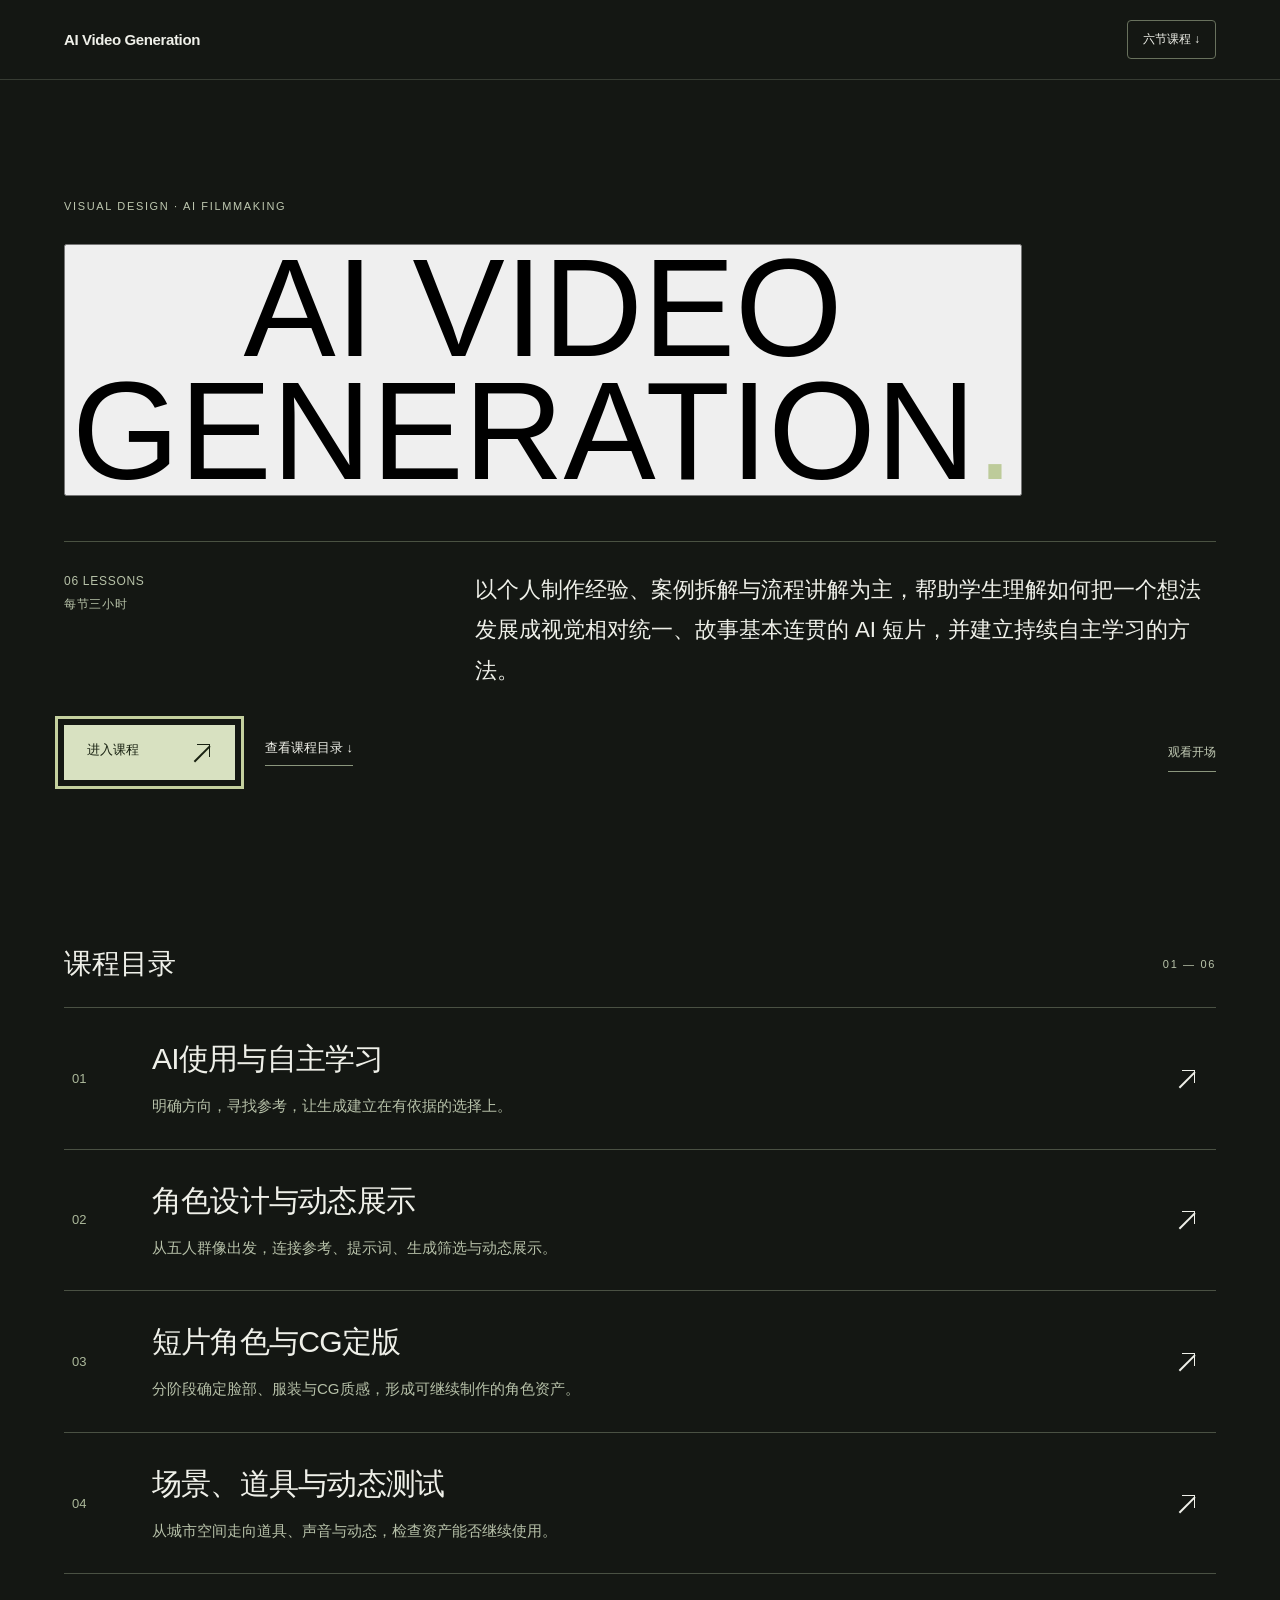
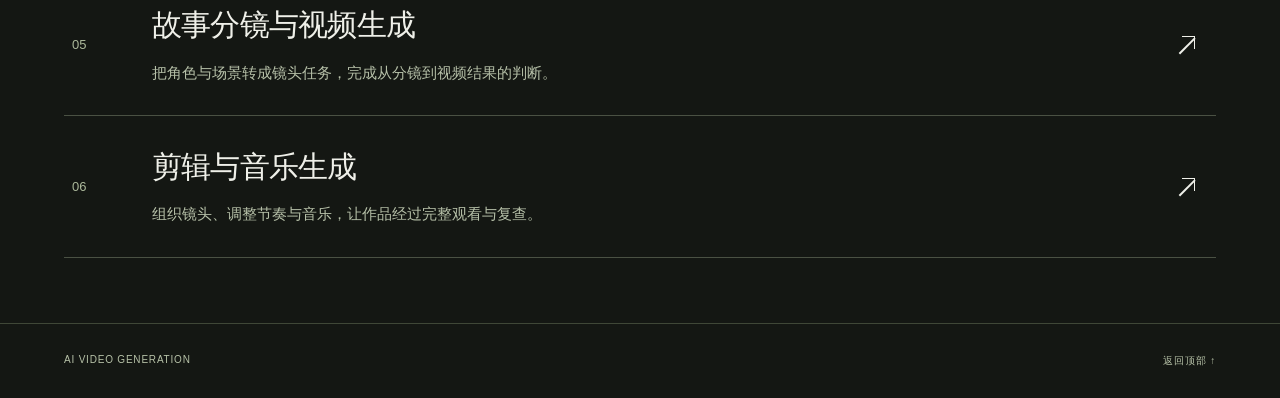
==== commit 0ee29701: "Start on home cover and play opening only on entry click" ====
--- a/index.html
+++ b/index.html
@@ -1,4 +1,4 @@
-<!doctype html><html lang="zh-CN"><head><meta charset="utf-8"><meta name="viewport" content="width=device-width,initial-scale=1"><title>AI Video Generation · 六节课堂</title><meta name="description" content="AI Video Generation课程，现场流程演示与案例讲解。"><link rel="stylesheet" href="v6.css"><script src="v6.js" defer></script><meta name="course-build" content="V6-20261010"><link rel="stylesheet" href="classroom.css?v=paging-20261010"><link rel="stylesheet" href="home-classroom.css?v=paging-20261010"><script src="home-classroom.js" defer></script></head><body class="index-page home-v6"><a class="skip" href="#main">跳到正文</a><header class="topbar"><a class="logo" href="index.html">AI Video Generation</a><a class="header-index" href="#directory">六节课程 ↓</a></header><main id="main"><section class="home-introduction home-original-cover" data-home-cover><div class="home-eyebrow">VISUAL DESIGN · AI FILMMAKING</div><h1>AI VIDEO<br>GENERATION<span class="title-dot">.</span></h1><div class="home-summary"><span class="course-count">06 LESSONS<br>每节三小时</span><p>以个人制作经验、案例拆解与流程讲解为主，帮助学生理解如何把一个想法发展成视觉相对统一、故事基本连贯的 AI 短片，并建立持续自主学习的方法。</p></div><div class="home-actions"><a class="primary-action" href="lesson-01.html#overview">开始第一节 <span class="drawn-arrow" aria-hidden="true"></span></a><a href="#directory">查看课程目录 ↓</a><button type="button" class="replay-opening" data-home-opening-replay hidden>观看开场</button></div>
+<!doctype html><html lang="zh-CN"><head><meta charset="utf-8"><meta name="viewport" content="width=device-width,initial-scale=1"><title>AI Video Generation · 六节课堂</title><meta name="description" content="AI Video Generation课程，现场流程演示与案例讲解。"><link rel="stylesheet" href="v6.css"><script src="v6.js" defer></script><meta name="course-build" content="V6-20261010"><link rel="stylesheet" href="classroom.css?v=paging-20261010"><link rel="stylesheet" href="home-classroom.css?v=click-entry-1"><script src="home-classroom.js?v=click-entry-1" defer></script></head><body class="index-page home-v6"><a class="skip" href="#main">跳到正文</a><header class="topbar"><a class="logo" href="index.html">AI Video Generation</a><a class="header-index" href="#directory">六节课程 ↓</a></header><main id="main"><section class="home-introduction home-original-cover" data-home-cover><div class="home-eyebrow">VISUAL DESIGN · AI FILMMAKING</div><h1><button type="button" data-home-enter="" aria-label="进入 AI Video Generation 课程">AI VIDEO<br>GENERATION<span class="title-dot">.</span></button></h1><div class="home-summary"><span class="course-count">06 LESSONS<br>每节三小时</span><p>以个人制作经验、案例拆解与流程讲解为主，帮助学生理解如何把一个想法发展成视觉相对统一、故事基本连贯的 AI 短片，并建立持续自主学习的方法。</p></div><div class="home-actions"><a class="primary-action" href="#directory">进入课程 <span class="drawn-arrow" aria-hidden="true"></span></a><a href="#directory">查看课程目录 ↓</a><button type="button" class="replay-opening" data-home-opening-replay hidden>观看开场</button></div>
   <dialog class="opening-dialog course-opening" aria-label="AI Video Generation 开场" data-home-opening>
     <button type="button" class="opening-skip" data-opening-skip>跳过开场 →</button>
     <div class="opening-stage" aria-hidden="true">
